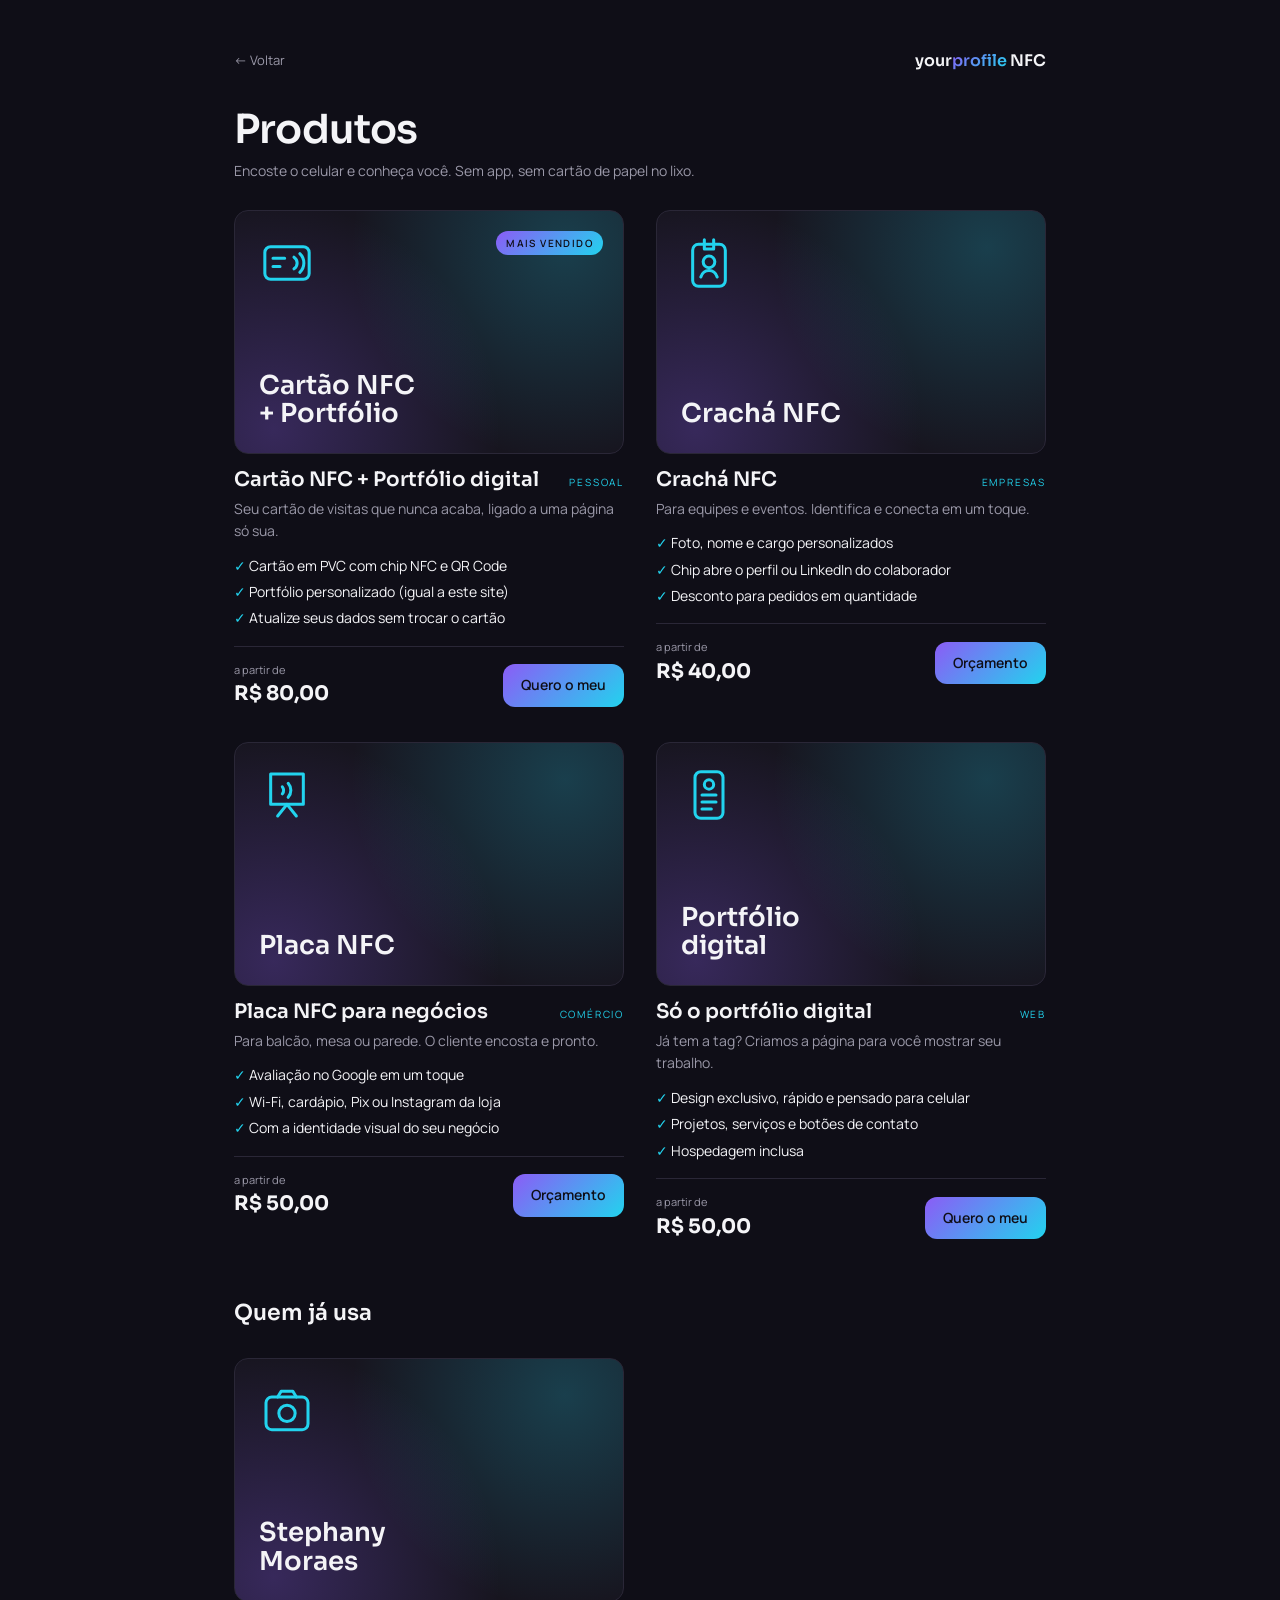
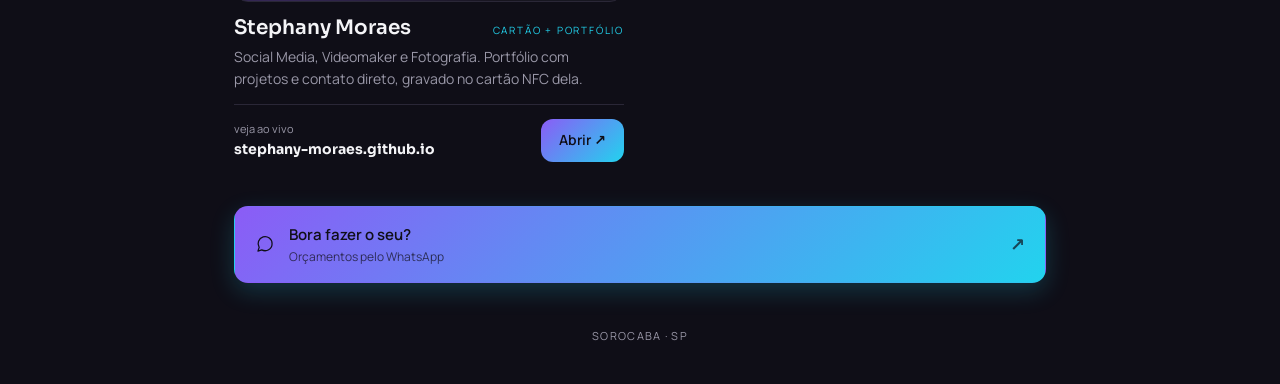
==== site/produtos.html @ 3ae98415 "feat: Create portfolio" ====
<!DOCTYPE html>
<html lang="pt-BR">
<head>
  <meta charset="UTF-8">
  <meta name="viewport" content="width=device-width, initial-scale=1">
  <title>Produtos | YourProfile NFC</title>
  <meta name="theme-color" content="#0f0e17">
  <link rel="icon" href="img/perfil.png">

  <link rel="preconnect" href="https://fonts.googleapis.com">
  <link rel="preconnect" href="https://fonts.gstatic.com" crossorigin>
  <link href="https://fonts.googleapis.com/css2?family=Sora:wght@600&family=Manrope:wght@400;500;600&display=swap" rel="stylesheet">
  <link rel="stylesheet" href="css/style.css">
</head>
<body>
  <main class="wrap largo">

    <header class="topo">
      <a class="voltar" href="index.html">← Voltar</a>
      <span class="assinatura">your<span class="grad">profile</span> NFC</span>
    </header>

    <h1 class="titulo-pagina">Produtos</h1>
    <p class="subtitulo">Encoste o celular e conheça você. Sem app, sem cartão de papel no lixo.</p>

    <section class="projetos">

      <!-- PRODUTO 1 -->
      <article class="projeto">
        <div class="capa sem-foto">
          <span class="selo">Mais vendido</span>
          <svg viewBox="0 0 24 24" fill="none" stroke-width="1.3" stroke-linecap="round" stroke-linejoin="round" aria-hidden="true">
            <rect x="2.5" y="5" width="19" height="14" rx="2.5"/><path d="M6 10h5M6 13.5h3"/>
            <path d="M15 9.5a3 3 0 0 1 0 5M17.5 8a5.5 5.5 0 0 1 0 8"/>
          </svg>
          <span>Cartão NFC<br>+ Portfólio</span>
        </div>
        <div class="info">
          <h2>Cartão NFC + Portfólio digital</h2>
          <span class="tag">Pessoal</span>
        </div>
        <p>Seu cartão de visitas que nunca acaba, ligado a uma página só sua.</p>
        <ul>
          <li>Cartão em PVC com chip NFC e QR Code</li>
          <li>Portfólio personalizado (igual a este site)</li>
          <li>Atualize seus dados sem trocar o cartão</li>
        </ul>
        <div class="compra">
          <div class="preco"><small>a partir de</small><strong>R$ 80,00</strong></div>
          <a class="pedir" href="https://wa.me/5515998201818?text=Quero%20o%20Cart%C3%A3o%20NFC%20%2B%20Portf%C3%B3lio" target="_blank" rel="noopener">Quero o meu</a>
        </div>
      </article>

      <!-- PRODUTO 2 -->
      <article class="projeto">
        <div class="capa sem-foto">
          <svg viewBox="0 0 24 24" fill="none" stroke-width="1.3" stroke-linecap="round" stroke-linejoin="round" aria-hidden="true">
            <rect x="5" y="4" width="14" height="18" rx="2.5"/><path d="M10 2v4h4V2"/>
            <circle cx="12" cy="11.5" r="2.5"/><path d="M8.5 18c.6-1.8 2-2.8 3.5-2.8s2.9 1 3.5 2.8"/>
          </svg>
          <span>Crachá NFC</span>
        </div>
        <div class="info">
          <h2>Crachá NFC</h2>
          <span class="tag">Empresas</span>
        </div>
        <p>Para equipes e eventos. Identifica e conecta em um toque.</p>
        <ul>
          <li>Foto, nome e cargo personalizados</li>
          <li>Chip abre o perfil ou LinkedIn do colaborador</li>
          <li>Desconto para pedidos em quantidade</li>
        </ul>
        <div class="compra">
          <div class="preco"><small>a partir de</small><strong>R$ 40,00</strong></div>
          <a class="pedir" href="https://wa.me/5515998201818?text=Quero%20or%C3%A7amento%20de%20Crach%C3%A1%20NFC" target="_blank" rel="noopener">Orçamento</a>
        </div>
      </article>

      <!-- PRODUTO 3 -->
      <article class="projeto">
        <div class="capa sem-foto">
          <svg viewBox="0 0 24 24" fill="none" stroke-width="1.3" stroke-linecap="round" stroke-linejoin="round" aria-hidden="true">
            <path d="M5 3h14v13H5z"/><path d="M8 21l4-5 4 5"/>
            <path d="M10 8.5a2.5 2.5 0 0 1 0 3M12.5 7a4.5 4.5 0 0 1 0 6"/>
          </svg>
          <span>Placa NFC</span>
        </div>
        <div class="info">
          <h2>Placa NFC para negócios</h2>
          <span class="tag">Comércio</span>
        </div>
        <p>Para balcão, mesa ou parede. O cliente encosta e pronto.</p>
        <ul>
          <li>Avaliação no Google em um toque</li>
          <li>Wi-Fi, cardápio, Pix ou Instagram da loja</li>
          <li>Com a identidade visual do seu negócio</li>
        </ul>
        <div class="compra">
          <div class="preco"><small>a partir de</small><strong>R$ 50,00</strong></div>
          <a class="pedir" href="https://wa.me/5515998201818?text=Quero%20or%C3%A7amento%20de%20Placa%20NFC" target="_blank" rel="noopener">Orçamento</a>
        </div>
      </article>

      <!-- PRODUTO 4 -->
      <article class="projeto">
        <div class="capa sem-foto">
          <svg viewBox="0 0 24 24" fill="none" stroke-width="1.3" stroke-linecap="round" stroke-linejoin="round" aria-hidden="true">
            <rect x="6" y="2" width="12" height="20" rx="2.5"/><circle cx="12" cy="7.5" r="2"/>
            <path d="M9 12h6M9 15h6M9 18h4"/>
          </svg>
          <span>Portfólio<br>digital</span>
        </div>
        <div class="info">
          <h2>Só o portfólio digital</h2>
          <span class="tag">Web</span>
        </div>
        <p>Já tem a tag? Criamos a página para você mostrar seu trabalho.</p>
        <ul>
          <li>Design exclusivo, rápido e pensado para celular</li>
          <li>Projetos, serviços e botões de contato</li>
          <li>Hospedagem inclusa</li>
        </ul>
        <div class="compra">
          <div class="preco"><small>a partir de</small><strong>R$ 50,00</strong></div>
          <a class="pedir" href="https://wa.me/5515998201818?text=Quero%20um%20Portf%C3%B3lio%20Digital" target="_blank" rel="noopener">Quero o meu</a>
        </div>
      </article>

    </section>

    <!-- CLIENTES: copie o <article> para cada novo cliente -->
    <h2 class="secao" id="clientes">Quem já usa</h2>
    <section class="projetos">

      <article class="projeto">
        <div class="capa sem-foto">
          <svg viewBox="0 0 24 24" fill="none" stroke-width="1.3" stroke-linecap="round" stroke-linejoin="round" aria-hidden="true">
            <rect x="3" y="6" width="18" height="14" rx="2.5"/><circle cx="12" cy="13" r="3.5"/><path d="M8 6l1.5-2.5h5L16 6"/>
          </svg>
          <span>Stephany<br>Moraes</span>
        </div>
        <div class="info">
          <h2>Stephany Moraes</h2>
          <span class="tag">Cartão + Portfólio</span>
        </div>
        <p>Social Media, Videomaker e Fotografia. Portfólio com projetos e contato direto, gravado no cartão NFC dela.</p>
        <div class="compra">
          <div class="preco"><small>veja ao vivo</small><strong class="url">stephany-moraes.github.io</strong></div>
          <a class="pedir" href="https://stephany-moraes.github.io" target="_blank" rel="noopener">Abrir ↗</a>
        </div>
      </article>

    </section>

    <div class="cta">
      <a class="btn destaque" href="https://wa.me/5515998201818?text=Ol%C3%A1%21%20Quero%20ver%20os%20modelos" target="_blank" rel="noopener">
        <svg viewBox="0 0 24 24" fill="none" stroke-width="1.5" stroke-linecap="round" stroke-linejoin="round" aria-hidden="true">
          <path d="M20.5 11.6a8.4 8.4 0 0 1-12.4 7.4L3.5 20.5l1.5-4.4A8.4 8.4 0 1 1 20.5 11.6z"/>
        </svg>
        <span class="texto">Bora fazer o seu?<small>Orçamentos pelo WhatsApp</small></span>
        <span class="seta">↗</span>
      </a>
    </div>

    <footer class="rodape">Sorocaba · SP</footer>

  </main>
</body>
</html>
---- site/css/style.css ----
:root {
  --bg: #0f0e17;
  --surface: #17151f;
  --ink: #f4f4f7;
  --muted: #9a98a8;
  --line: #2a2737;
  --roxo: #8b5cf6;
  --ciano: #22d3ee;
  --grad: linear-gradient(135deg, var(--roxo), var(--ciano));
  --radius: 14px;
  --display: "Sora", system-ui, sans-serif;
  --sans: "Manrope", system-ui, -apple-system, sans-serif;
}

* { box-sizing: border-box; margin: 0; padding: 0; }

html { -webkit-text-size-adjust: 100%; }

body {
  background: var(--bg);
  color: var(--ink);
  font-family: var(--sans);
  font-size: 15px;
  line-height: 1.6;
  min-height: 100vh;
  -webkit-font-smoothing: antialiased;
}

a { color: inherit; text-decoration: none; }

.wrap {
  max-width: 440px;
  margin: 0 auto;
  padding: 48px 24px 40px;
}

.grad {
  background: var(--grad);
  -webkit-background-clip: text;
  background-clip: text;
  color: transparent;
}

/* ---------- Página inicial ---------- */

.perfil {
  text-align: center;
  animation: entrar .7s ease both;
}

.foto {
  width: 132px;
  height: 132px;
  border-radius: 50%;
  object-fit: cover;
  padding: 3px;
  background: var(--grad);
  box-shadow: 0 0 40px rgba(139, 92, 246, .35);
}

.nome {
  font-family: var(--display);
  font-weight: 600;
  font-size: 34px;
  line-height: 1.1;
  letter-spacing: -.02em;
  margin-top: 22px;
}

.areas {
  margin-top: 10px;
  font-size: 11px;
  letter-spacing: .22em;
  text-transform: uppercase;
  color: var(--muted);
}

.divisor {
  width: 32px;
  height: 2px;
  border-radius: 2px;
  background: var(--grad);
  margin: 28px auto;
}

.links {
  display: flex;
  flex-direction: column;
  gap: 12px;
  animation: entrar .7s .15s ease both;
}

.btn {
  display: flex;
  align-items: center;
  gap: 14px;
  padding: 16px 20px;
  background: var(--surface);
  border: 1px solid var(--line);
  border-radius: var(--radius);
  font-weight: 500;
  transition: transform .2s ease, border-color .2s ease;
}

.btn:hover, .btn:focus-visible {
  border-color: var(--roxo);
  transform: translateY(-1px);
}

.btn:active { transform: scale(.98); }

.btn svg {
  width: 20px;
  height: 20px;
  flex-shrink: 0;
  stroke: var(--ciano);
}

.btn .texto { flex: 1; text-align: left; }

.btn .texto small {
  display: block;
  font-size: 12px;
  font-weight: 400;
  color: var(--muted);
}

.btn .seta { color: var(--muted); font-size: 18px; }

.btn.destaque {
  background: var(--grad);
  border-color: transparent;
  color: var(--bg);
  font-weight: 600;
  box-shadow: 0 8px 24px rgba(34, 211, 238, .2);
}

.btn.destaque svg { stroke: var(--bg); }
.btn.destaque .texto small, .btn.destaque .seta { color: rgba(15, 14, 23, .7); }

.nfc-dica {
  margin-top: 28px;
  text-align: center;
  font-size: 13px;
  color: var(--muted);
}

.rodape {
  margin-top: 44px;
  text-align: center;
  font-size: 11px;
  letter-spacing: .12em;
  text-transform: uppercase;
  color: var(--muted);
}

/* ---------- Página de produtos ---------- */

.topo {
  display: flex;
  align-items: center;
  justify-content: space-between;
  margin-bottom: 36px;
}

.voltar {
  display: inline-flex;
  align-items: center;
  gap: 8px;
  font-size: 13px;
  color: var(--muted);
  transition: color .2s;
}

.voltar:hover { color: var(--ink); }

.assinatura {
  font-family: var(--display);
  font-weight: 600;
  font-size: 16px;
}

.titulo-pagina {
  font-family: var(--display);
  font-weight: 600;
  font-size: 40px;
  line-height: 1;
  letter-spacing: -.02em;
}

.subtitulo {
  margin-top: 10px;
  color: var(--muted);
  font-size: 14px;
}

.secao {
  margin-top: 52px;
  font-family: var(--display);
  font-weight: 600;
  font-size: 22px;
}

.projetos {
  display: flex;
  flex-direction: column;
  gap: 28px;
  margin-top: 28px;
}

.projeto {
  animation: entrar .7s ease both;
}

.projeto:nth-child(2) { animation-delay: .1s; }
.projeto:nth-child(3) { animation-delay: .2s; }

.projeto .capa {
  width: 100%;
  aspect-ratio: 4 / 5;
  border-radius: var(--radius);
  overflow: hidden;
  background: var(--surface);
  border: 1px solid var(--line);
}

.projeto .capa img {
  width: 100%;
  height: 100%;
  object-fit: cover;
  display: block;
}

/* Capa sem foto: ícone + texto sobre gradiente escuro */
.capa.sem-foto {
  position: relative;
  display: flex;
  flex-direction: column;
  justify-content: space-between;
  padding: 24px;
  aspect-ratio: 16 / 10;
  background:
    radial-gradient(circle at 85% 15%, rgba(34, 211, 238, .22), transparent 55%),
    radial-gradient(circle at 10% 90%, rgba(139, 92, 246, .28), transparent 55%),
    var(--surface);
}

.capa.sem-foto svg {
  width: 56px;
  height: 56px;
  stroke: var(--ciano);
}

.capa.sem-foto span {
  font-family: var(--display);
  font-weight: 600;
  font-size: 26px;
  line-height: 1.1;
}

.capa.sem-foto .selo {
  font-family: var(--sans);
  line-height: 1.4;
  position: absolute;
  top: 20px;
  right: 20px;
  font-size: 10px;
  font-weight: 600;
  letter-spacing: .14em;
  text-transform: uppercase;
  padding: 5px 10px;
  border-radius: 20px;
  background: var(--grad);
  color: var(--bg);
}

.projeto .info {
  display: flex;
  justify-content: space-between;
  align-items: baseline;
  gap: 12px;
  margin-top: 14px;
}

.projeto h2 {
  font-family: var(--display);
  font-weight: 600;
  font-size: 20px;
  line-height: 1.2;
}

.projeto .tag {
  flex-shrink: 0;
  font-size: 10px;
  letter-spacing: .18em;
  text-transform: uppercase;
  color: var(--ciano);
}

.projeto p {
  margin-top: 6px;
  color: var(--muted);
  font-size: 14px;
}

.projeto ul {
  list-style: none;
  margin-top: 10px;
  font-size: 14px;
}

.projeto li { padding: 2px 0; }
.projeto li::before { content: "✓  "; color: var(--ciano); font-weight: 700; }

.compra {
  display: flex;
  align-items: center;
  justify-content: space-between;
  margin-top: 14px;
  padding-top: 14px;
  border-top: 1px solid var(--line);
}

.preco small { display: block; font-size: 11px; color: var(--muted); }
.preco strong { font-family: var(--display); font-size: 20px; }
.preco strong.url { font-size: 14px; word-break: break-all; }

.pedir {
  flex-shrink: 0;
  white-space: nowrap;
  background: var(--grad);
  color: var(--bg);
  font-weight: 600;
  font-size: 14px;
  padding: 10px 18px;
  border-radius: 12px;
  transition: transform .2s;
}

.pedir:active { transform: scale(.97); }

.cta {
  margin-top: 44px;
}

@keyframes entrar {
  from { opacity: 0; transform: translateY(10px); }
  to   { opacity: 1; transform: none; }
}

@media (prefers-reduced-motion: reduce) {
  * { animation: none !important; transition: none !important; }
}

@media (min-width: 720px) {
  .wrap.largo { max-width: 860px; }
  .wrap.largo .projetos {
    display: grid;
    grid-template-columns: 1fr 1fr;
    gap: 32px;
  }
}
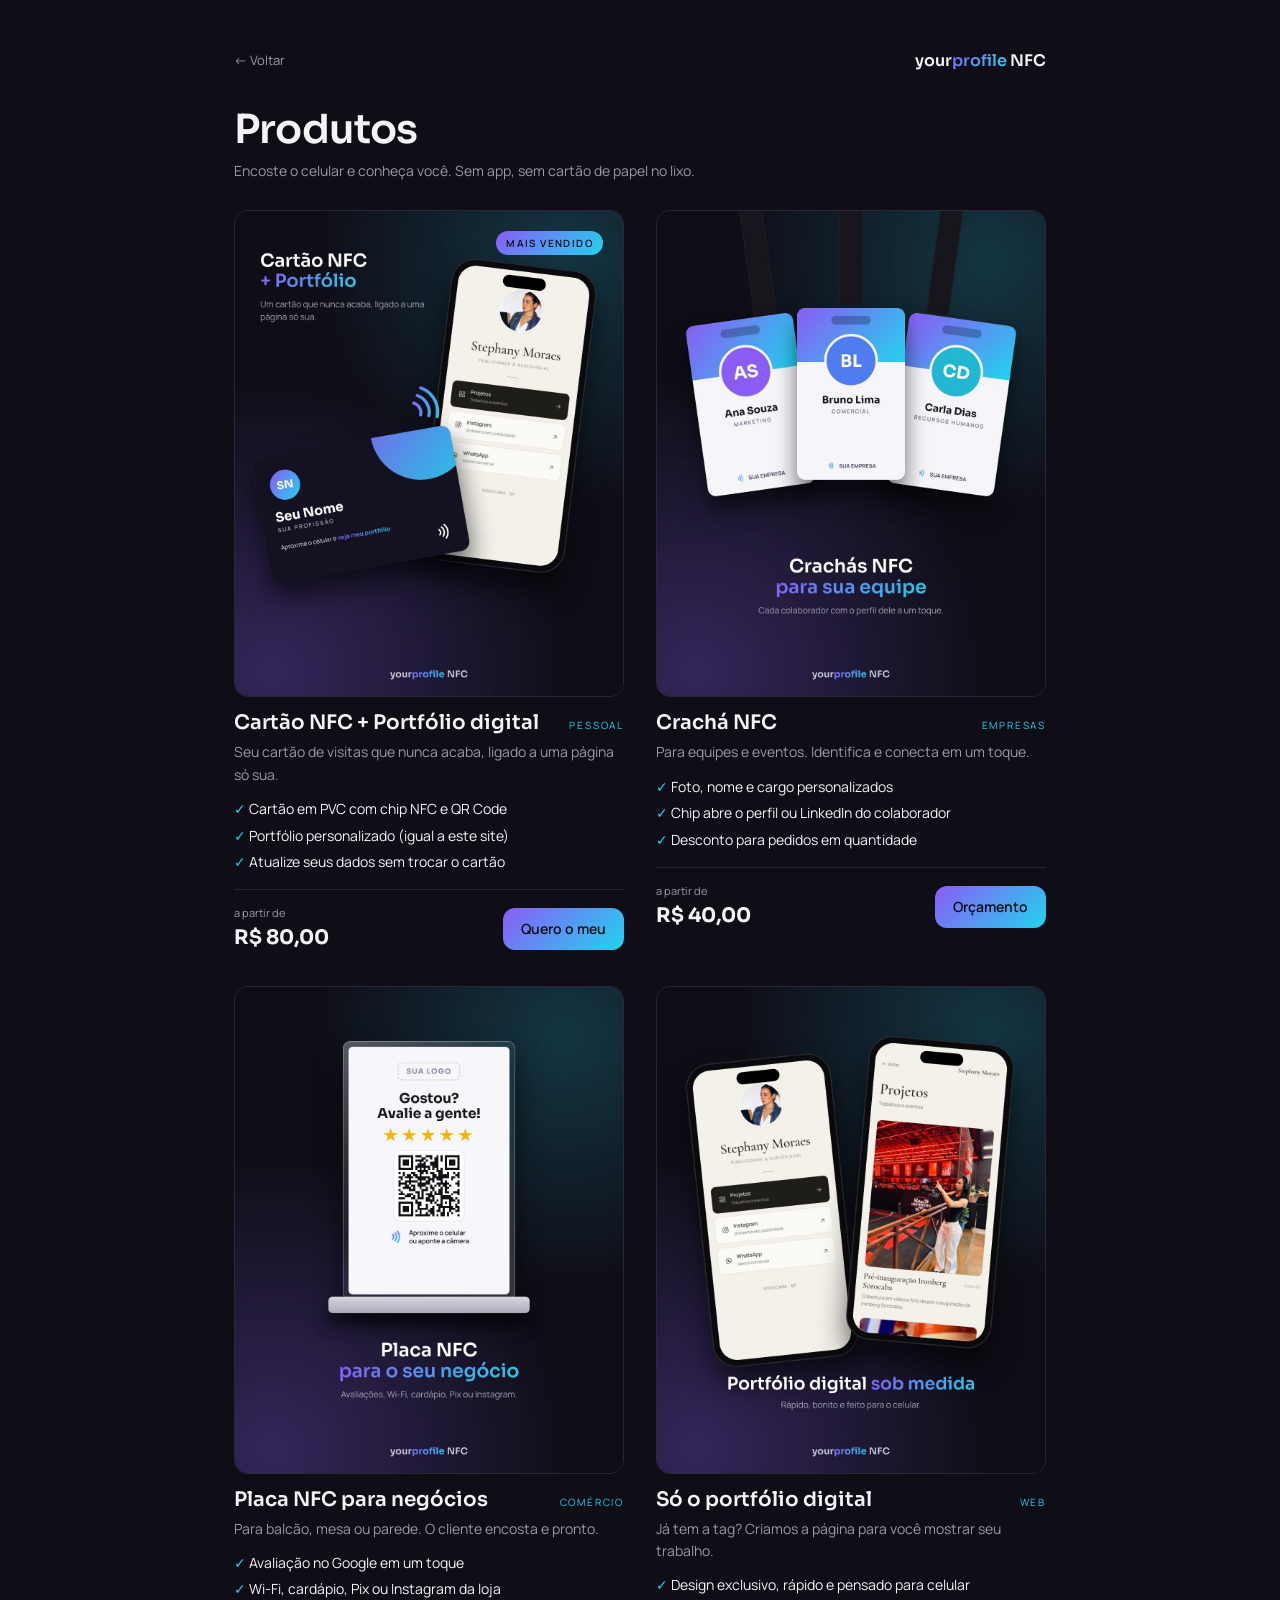
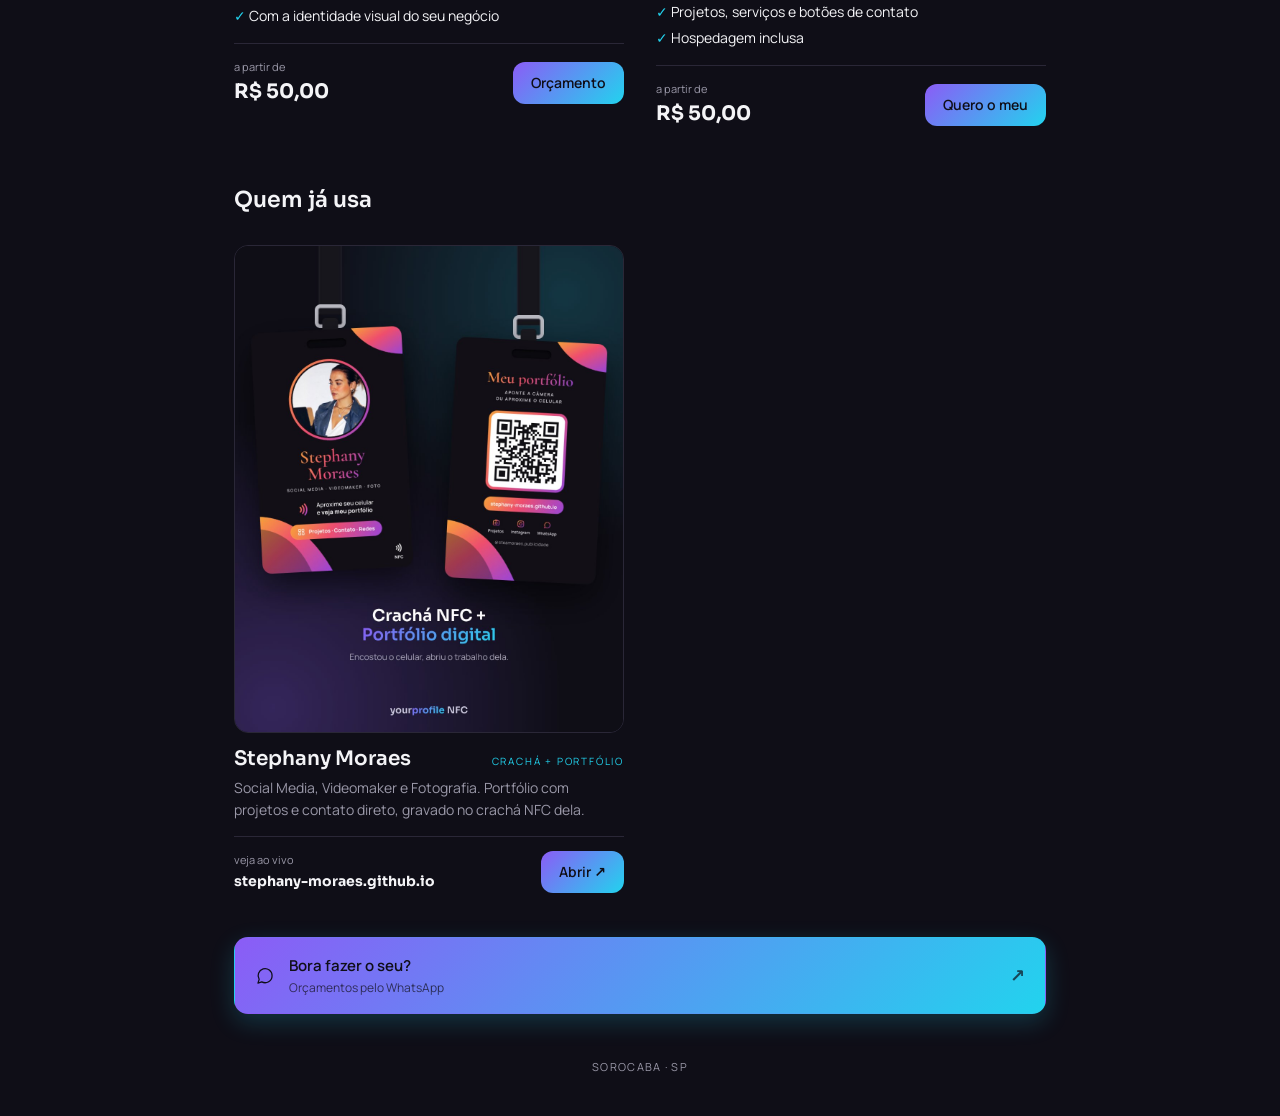
==== commit 6f794f0f: "refactor: Add pictures to products" ====
--- a/site/produtos.html
+++ b/site/produtos.html
@@ -27,13 +27,9 @@
 
       <!-- PRODUTO 1 -->
       <article class="projeto">
-        <div class="capa sem-foto">
+        <div class="capa">
           <span class="selo">Mais vendido</span>
-          <svg viewBox="0 0 24 24" fill="none" stroke-width="1.3" stroke-linecap="round" stroke-linejoin="round" aria-hidden="true">
-            <rect x="2.5" y="5" width="19" height="14" rx="2.5"/><path d="M6 10h5M6 13.5h3"/>
-            <path d="M15 9.5a3 3 0 0 1 0 5M17.5 8a5.5 5.5 0 0 1 0 8"/>
-          </svg>
-          <span>Cartão NFC<br>+ Portfólio</span>
+          <img src="img/cartao.jpg" alt="Cartão NFC ao lado de um celular abrindo um portfólio digital" loading="lazy">
         </div>
         <div class="info">
           <h2>Cartão NFC + Portfólio digital</h2>
@@ -53,12 +49,8 @@
 
       <!-- PRODUTO 2 -->
       <article class="projeto">
-        <div class="capa sem-foto">
-          <svg viewBox="0 0 24 24" fill="none" stroke-width="1.3" stroke-linecap="round" stroke-linejoin="round" aria-hidden="true">
-            <rect x="5" y="4" width="14" height="18" rx="2.5"/><path d="M10 2v4h4V2"/>
-            <circle cx="12" cy="11.5" r="2.5"/><path d="M8.5 18c.6-1.8 2-2.8 3.5-2.8s2.9 1 3.5 2.8"/>
-          </svg>
-          <span>Crachá NFC</span>
+        <div class="capa">
+          <img src="img/cracha.jpg" alt="Três crachás NFC personalizados para equipe" loading="lazy">
         </div>
         <div class="info">
           <h2>Crachá NFC</h2>
@@ -78,12 +70,8 @@
 
       <!-- PRODUTO 3 -->
       <article class="projeto">
-        <div class="capa sem-foto">
-          <svg viewBox="0 0 24 24" fill="none" stroke-width="1.3" stroke-linecap="round" stroke-linejoin="round" aria-hidden="true">
-            <path d="M5 3h14v13H5z"/><path d="M8 21l4-5 4 5"/>
-            <path d="M10 8.5a2.5 2.5 0 0 1 0 3M12.5 7a4.5 4.5 0 0 1 0 6"/>
-          </svg>
-          <span>Placa NFC</span>
+        <div class="capa">
+          <img src="img/placa.jpg" alt="Placa de acrílico com NFC e QR Code para avaliações" loading="lazy">
         </div>
         <div class="info">
           <h2>Placa NFC para negócios</h2>
@@ -103,12 +91,8 @@
 
       <!-- PRODUTO 4 -->
       <article class="projeto">
-        <div class="capa sem-foto">
-          <svg viewBox="0 0 24 24" fill="none" stroke-width="1.3" stroke-linecap="round" stroke-linejoin="round" aria-hidden="true">
-            <rect x="6" y="2" width="12" height="20" rx="2.5"/><circle cx="12" cy="7.5" r="2"/>
-            <path d="M9 12h6M9 15h6M9 18h4"/>
-          </svg>
-          <span>Portfólio<br>digital</span>
+        <div class="capa">
+          <img src="img/portfolio.jpg" alt="Dois celulares mostrando um portfólio digital" loading="lazy">
         </div>
         <div class="info">
           <h2>Só o portfólio digital</h2>
@@ -133,17 +117,14 @@
     <section class="projetos">
 
       <article class="projeto">
-        <div class="capa sem-foto">
-          <svg viewBox="0 0 24 24" fill="none" stroke-width="1.3" stroke-linecap="round" stroke-linejoin="round" aria-hidden="true">
-            <rect x="3" y="6" width="18" height="14" rx="2.5"/><circle cx="12" cy="13" r="3.5"/><path d="M8 6l1.5-2.5h5L16 6"/>
-          </svg>
-          <span>Stephany<br>Moraes</span>
+        <div class="capa">
+          <img src="img/stephany.jpg" alt="Crachá NFC da Stephany Moraes, frente e verso" loading="lazy">
         </div>
         <div class="info">
           <h2>Stephany Moraes</h2>
-          <span class="tag">Cartão + Portfólio</span>
+          <span class="tag">Crachá + Portfólio</span>
         </div>
-        <p>Social Media, Videomaker e Fotografia. Portfólio com projetos e contato direto, gravado no cartão NFC dela.</p>
+        <p>Social Media, Videomaker e Fotografia. Portfólio com projetos e contato direto, gravado no crachá NFC dela.</p>
         <div class="compra">
           <div class="preco"><small>veja ao vivo</small><strong class="url">stephany-moraes.github.io</strong></div>
           <a class="pedir" href="https://stephany-moraes.github.io" target="_blank" rel="noopener">Abrir ↗</a>
--- a/site/css/style.css
+++ b/site/css/style.css
@@ -258,7 +258,9 @@
   line-height: 1.1;
 }
 
-.capa.sem-foto .selo {
+.projeto .capa { position: relative; }
+
+.capa .selo {
   font-family: var(--sans);
   line-height: 1.4;
   position: absolute;
